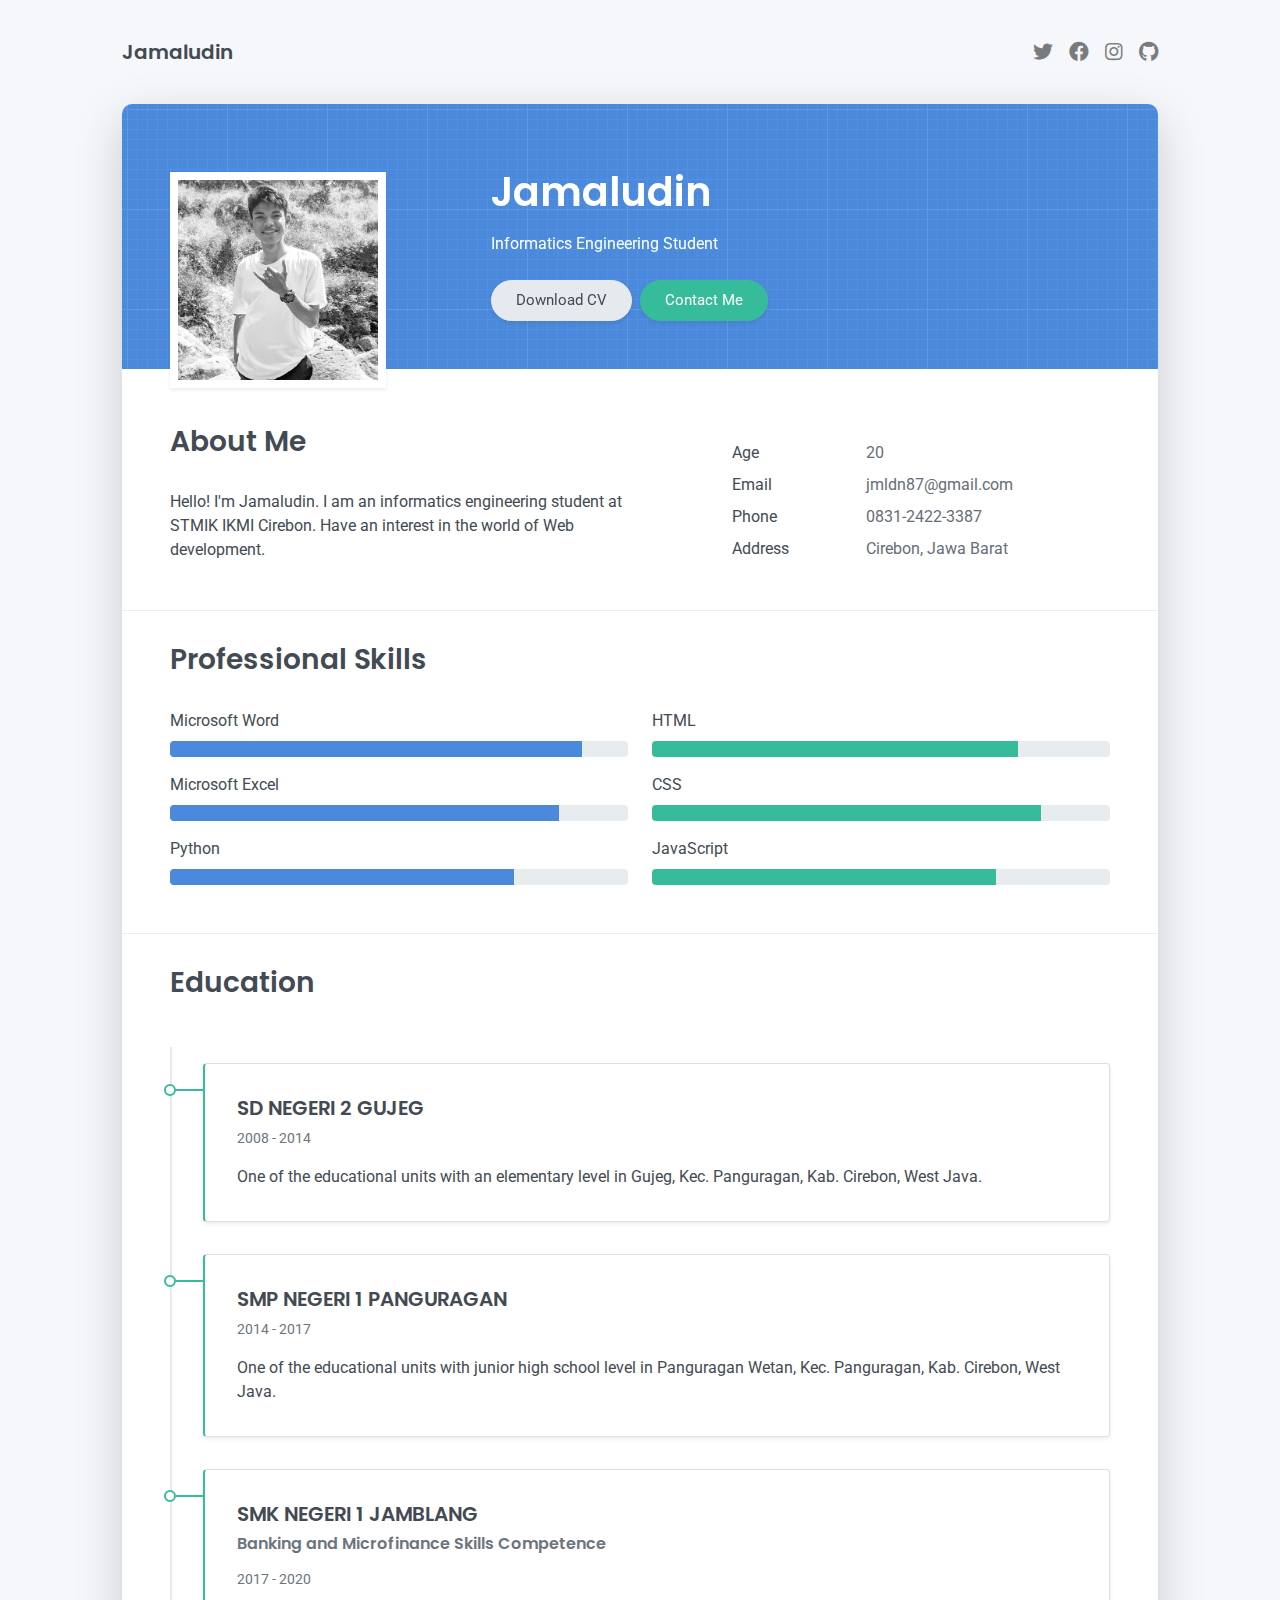
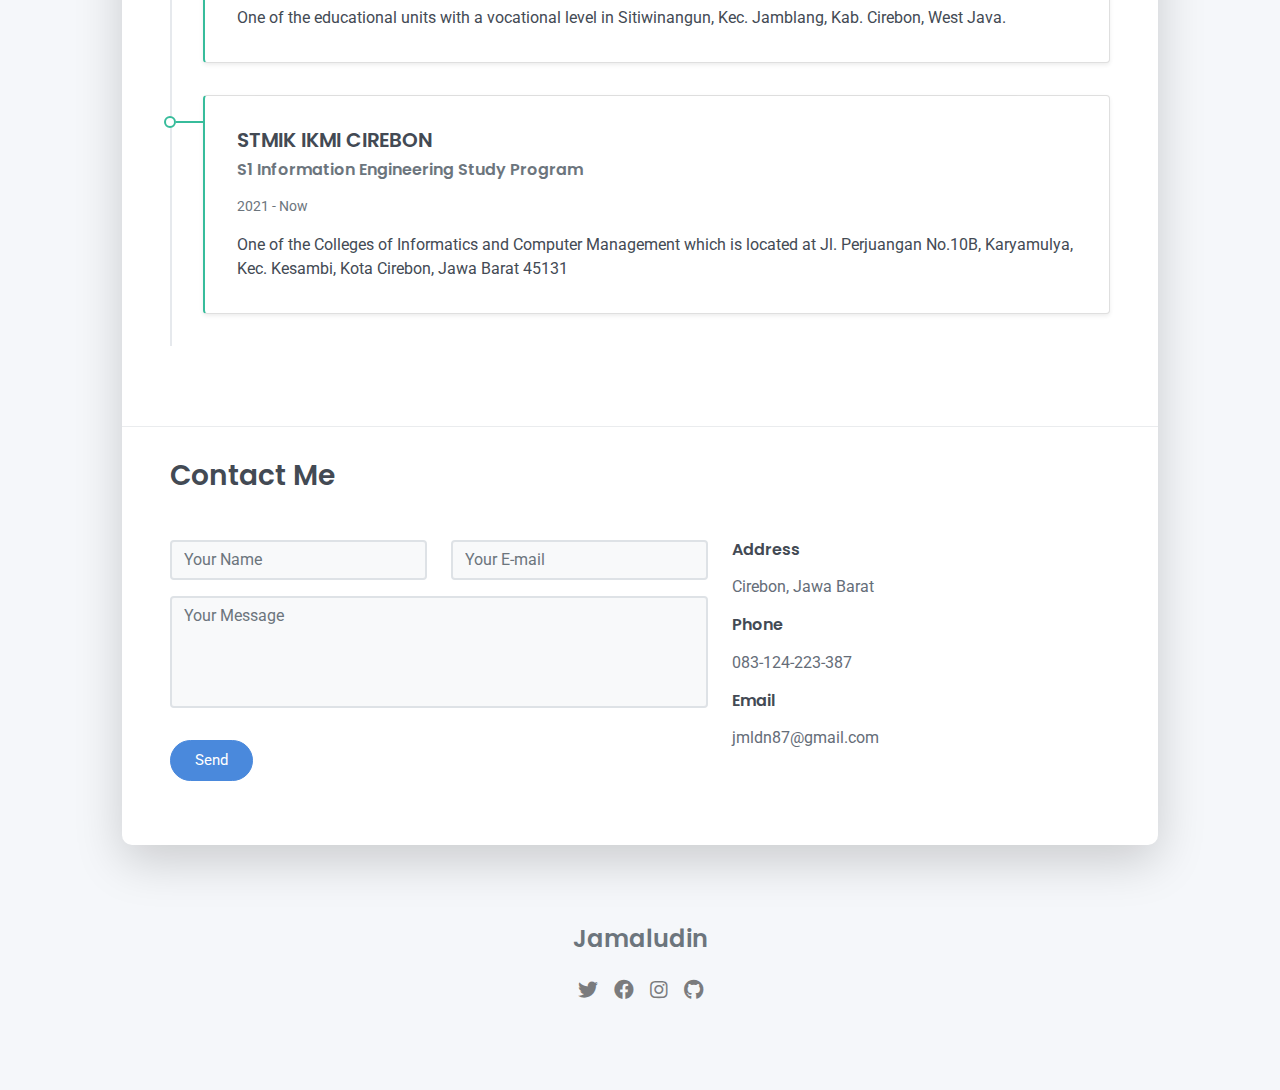
==== jmuniverse/index.html @ 0d098abb "Add files via upload" ====
<!DOCTYPE html>
<html lang="en-US">
  <head>
    <meta charset="UTF-8">
    <meta http-equiv="X-UA-Compatible" content="IE=edge">
    <meta name="viewport" content="width=device-width, initial-scale=1">
    <title>Jmldn Universe</title>
    <link rel="preconnect" href="https://fonts.gstatic.com" crossorigin="crossorigin"/>
    <link rel="preload" as="style" href="https://fonts.googleapis.com/css2?family=Poppins:wght@600&amp;family=Roboto:wght@300;400;500;700&amp;display=swap"/>
    <link rel="stylesheet" href="https://fonts.googleapis.com/css2?family=Poppins:wght@600&amp;family=Roboto:wght@300;400;500;700&amp;display=swap" media="print" onload="this.media='all'"/>
    <noscript>
      <link rel="stylesheet" href="https://fonts.googleapis.com/css2?family=Poppins:wght@600&amp;family=Roboto:wght@300;400;500;700&amp;display=swap"/>
    </noscript>
    <link href="css/font-awesome/css/all.min.css?ver=1.2.0" rel="stylesheet">
    <link href="css/bootstrap.min.css?ver=1.2.0" rel="stylesheet">
    <link href="css/aos.css?ver=1.2.0" rel="stylesheet">
    <link href="css/main.css?ver=1.2.0" rel="stylesheet">
    <noscript>
      <style type="text/css">
        [data-aos] {
            opacity: 1 !important;
            transform: translate(0) scale(1) !important;
        }
      </style>
    </noscript>
  </head>
  <body id="top">
    <header class="d-print-none">
      <div class="container text-center text-lg-left">
        <div class="py-3 clearfix">
          <h1 class="site-title mb-0">Jamaludin</h1>
          <div class="site-nav">
            <nav role="navigation">
              <ul class="nav justify-content-center">
                <li class="nav-item"><a class="nav-link" href="https://twitter.com/jmldn87" title="Twitter"><i class="fab fa-twitter"></i><span class="menu-title sr-only">Twitter</span></a>
                </li>
                <li class="nav-item"><a class="nav-link" href="https://web.facebook.com/jamaludin.jamaludin.5209" title="Facebook"><i class="fab fa-facebook"></i><span class="menu-title sr-only">Facebook</span></a>
                </li>
                <li class="nav-item"><a class="nav-link" href="https://www.instagram.com/jmldn87/" title="Instagram"><i class="fab fa-instagram"></i><span class="menu-title sr-only">Instagram</span></a>
                </li>
                <li class="nav-item"><a class="nav-link" href="https://github.com/Jmldn87" title="Github"><i class="fab fa-github"></i><span class="menu-title sr-only">Github</span></a>
                </li>
              </ul>
            </nav>
          </div>
        </div>
      </div>
    </header>
    <div class="page-content">
      <div class="container">
<div class="cover shadow-lg bg-white">
  <div class="cover-bg p-3 p-lg-4 text-white">
    <div class="row">
      <div class="col-lg-4 col-md-5">
        <div class="avatar hover-effect bg-white shadow-sm p-1"><img src="images/avatar.png" width="200" height="200"/></div>
      </div>
      <div class="col-lg-8 col-md-7 text-center text-md-start">
        <h2 class="h1 mt-2" data-aos="fade-left" data-aos-delay="0">Jamaludin</h2>
        <p data-aos="fade-left" data-aos-delay="100">Informatics Engineering Student</p>
        <div class="d-print-none" data-aos="fade-left" data-aos-delay="200"><a class="btn btn-light text-dark shadow-sm mt-1 me-1" href="CV.pdf" target="_blank">Download CV</a><a class="btn btn-success shadow-sm mt-1" href="#contact">Contact Me</a></div>
      </div>
    </div>
  </div>
  <div class="about-section pt-4 px-3 px-lg-4 mt-1">
    <div class="row">
      <div class="col-md-6">
        <h2 class="h3 mb-3">About Me</h2>
        <p>Hello! I'm Jamaludin. I am an informatics engineering student at STMIK IKMI Cirebon. Have an interest in the world of Web development.</p>
      </div>
      <div class="col-md-5 offset-md-1">
        <div class="row mt-2">
          <div class="col-sm-4">
            <div class="pb-1">Age</div>
          </div>
          <div class="col-sm-8">
            <div class="pb-1 text-secondary">20</div>
          </div>
          <div class="col-sm-4">
            <div class="pb-1">Email</div>
          </div>
          <div class="col-sm-8">
            <div class="pb-1 text-secondary">jmldn87@gmail.com</div>
          </div>
          <div class="col-sm-4">
            <div class="pb-1">Phone</div>
          </div>
          <div class="col-sm-8">
            <div class="pb-1 text-secondary">0831-2422-3387</div>
          </div>
          <div class="col-sm-4">
            <div class="pb-1">Address</div>
          </div>
          <div class="col-sm-8">
            <div class="pb-1 text-secondary">Cirebon, Jawa Barat</div>
          </div>
        </div>
      </div>
    </div>
  </div>
  <hr class="d-print-none"/>
  <div class="skills-section px-3 px-lg-4">
    <h2 class="h3 mb-3">Professional Skills</h2>
    <div class="row">
      <div class="col-md-6">
        <div class="mb-2"><span>Microsoft Word</span>
          <div class="progress my-1">
            <div class="progress-bar bg-primary" role="progressbar" data-aos="zoom-in-right" data-aos-delay="100" data-aos-anchor=".skills-section" style="width: 90%" aria-valuenow="90" aria-valuemin="0" aria-valuemax="100"></div>
          </div>
        </div>
        <div class="mb-2"><span>Microsoft Excel</span>
          <div class="progress my-1">
            <div class="progress-bar bg-primary" role="progressbar" data-aos="zoom-in-right" data-aos-delay="200" data-aos-anchor=".skills-section" style="width: 85%" aria-valuenow="85" aria-valuemin="0" aria-valuemax="100"></div>
          </div>
        </div>
        <div class="mb-2"><span>Python</span>
          <div class="progress my-1">
            <div class="progress-bar bg-primary" role="progressbar" data-aos="zoom-in-right" data-aos-delay="300" data-aos-anchor=".skills-section" style="width: 75%" aria-valuenow="75" aria-valuemin="0" aria-valuemax="100"></div>
          </div>
        </div>
      </div>
      <div class="col-md-6">
        <div class="mb-2"><span>HTML</span>
          <div class="progress my-1">
            <div class="progress-bar bg-success" role="progressbar" data-aos="zoom-in-right" data-aos-delay="400" data-aos-anchor=".skills-section" style="width: 80%" aria-valuenow="90" aria-valuemin="0" aria-valuemax="100"></div>
          </div>
        </div>
        <div class="mb-2"><span>CSS</span>
          <div class="progress my-1">
            <div class="progress-bar bg-success" role="progressbar" data-aos="zoom-in-right" data-aos-delay="500" data-aos-anchor=".skills-section" style="width: 85%" aria-valuenow="85" aria-valuemin="0" aria-valuemax="100"></div>
          </div>
        </div>
        <div class="mb-2"><span>JavaScript</span>
          <div class="progress my-1">
            <div class="progress-bar bg-success" role="progressbar" data-aos="zoom-in-right" data-aos-delay="600" data-aos-anchor=".skills-section" style="width: 75%" aria-valuenow="75" aria-valuemin="0" aria-valuemax="100"></div>
          </div>
        </div>
      </div>
    </div>
  </div>
  <hr class="d-print-none"/>
  <div class="page-break"></div>
  <div class="education-section px-3 px-lg-4 pb-4">
    <h2 class="h3 mb-4">Education</h2>
    <div class="timeline">
      <div class="timeline-card timeline-card-success card shadow-sm">
        <div class="card-body">
          <div class="h5 mb-1">SD NEGERI 2 GUJEG</div>
          <div class="text-muted text-small mb-2">2008 - 2014</div>
          <div>One of the educational units with an elementary level in Gujeg, Kec. Panguragan, Kab. Cirebon, West Java.</div>
        </div>
      </div>
      <div class="timeline-card timeline-card-success card shadow-sm">
        <div class="card-body">
          <div class="h5 mb-1">SMP NEGERI 1 PANGURAGAN</div>
          <div class="text-muted text-small mb-2">2014 - 2017</div>
          <div>One of the educational units with junior high school level in Panguragan Wetan, Kec. Panguragan, Kab. Cirebon, West Java.</div>
        </div>
      </div>
      <div class="timeline-card timeline-card-success card shadow-sm">
        <div class="card-body">
          <div class="h5 mb-1">SMK NEGERI 1 JAMBLANG</div>
          <div class="text-muted h6">Banking and Microfinance Skills Competence</div>
          <div class="text-muted text-small mb-2">2017 - 2020</div>
          <div>One of the educational units with a vocational level in Sitiwinangun, Kec. Jamblang, Kab. Cirebon, West Java.</div>
        </div>
      </div>
      <div class="timeline-card timeline-card-success card shadow-sm">
        <div class="card-body">
          <div class="h5 mb-1">STMIK IKMI CIREBON</div>
          <div class="text-muted h6">S1 Information Engineering Study Program</div>
          <div class="text-muted text-small mb-2">2021 - Now</div>
          <div>One of the Colleges of Informatics and Computer Management which is located at Jl. Perjuangan No.10B, Karyamulya, Kec. Kesambi, Kota Cirebon, Jawa Barat 45131</div>
        </div>
      </div>
    </div>
  </div>
  <hr class="d-print-none"/>
  <div class="contant-section px-3 px-lg-4 pb-4" id="contact">
    <h2 class="h3 text mb-3">Contact Me</h2>
    <div class="row">
      <div class="col-md-7 d-print-none">
        <div class="my-2"><form action="https://formspree.io/f/mbjbdddj"
    method="POST">
  <div class="row">
    <div class="col-6">
      <input class="form-control" type="text" id="name" name="name" placeholder="Your Name" required>
    </div>
    <div class="col-6">
      <input class="form-control" type="email" id="email" name="_replyto" placeholder="Your E-mail" required>
    </div>
  </div>
  <div class="form-group my-2">
    <textarea class="form-control" style="resize: none;" id="message" name="message" rows="4"  placeholder="Your Message" required></textarea>
  </div>
  <button class="btn btn-primary mt-2" type="submit">Send</button>
</form>
        </div>
      </div>
      <div class="col">
        <div class="mt-2">
          <h3 class="h6">Address</h3>
          <div class="pb-2 text-secondary">Cirebon, Jawa Barat</div>
          <h3 class="h6">Phone</h3>
          <div class="pb-2 text-secondary">083-124-223-387</div>
          <h3 class="h6">Email</h3>
          <div class="pb-2 text-secondary">jmldn87@gmail.com</div>
        </div>
      </div>
      <div class="col d-none d-print-block">
        <div class="mt-2">
          <div>
            <div class="mb-2">
              <div class="text-dark"><i class="fab fa-twitter mr-1"></i><span>https://twitter.com/jmldn87</span>
              </div>
            </div>
            <div class="mb-2">
              <div class="text-dark"><i class="fab fa-facebook mr-1"></i><span>https://web.facebook.com/jamaludin.jamaludin.5209</span>
              </div>
            </div>
            <div class="mb-2">
              <div class="text-dark"><i class="fab fa-instagram mr-1"></i><span>https://www.instagram.com/jmldn87/</span>
              </div>
            </div>
            <div class="mb-2">
              <div class="text-dark"><i class="fab fa-github mr-1"></i><span>https://github.com/Jmldn87</span>
              </div>
            </div>
          </div>
        </div>
      </div>
    </div>
  </div>
</div></div>
    </div>
    <footer class="pt-4 pb-4 text-muted text-center d-print-none">
      <div class="container">
        <div class="my-3">
          <div class="h4">Jamaludin</div>
          <div class="footer-nav">
            <nav role="navigation">
              <ul class="nav justify-content-center">
                <li class="nav-item"><a class="nav-link" href="https://twitter.com/jmldn87" title="Twitter"><i class="fab fa-twitter"></i><span class="menu-title sr-only">Twitter</span></a>
                </li>
                <li class="nav-item"><a class="nav-link" href="https://web.facebook.com/jamaludin.jamaludin.5209" title="Facebook"><i class="fab fa-facebook"></i><span class="menu-title sr-only">Facebook</span></a>
                </li>
                <li class="nav-item"><a class="nav-link" href="https://www.instagram.com/jmldn87/" title="Instagram"><i class="fab fa-instagram"></i><span class="menu-title sr-only">Instagram</span></a>
                </li>
                <li class="nav-item"><a class="nav-link" href="https://github.com/Jmldn87" title="Github"><i class="fab fa-github"></i><span class="menu-title sr-only">Github</span></a>
                </li>
              </ul>
            </nav>
          </div>
        </div>
      </div>
    </footer>
    <script src="scripts/bootstrap.bundle.min.js?ver=1.2.0"></script>
    <script src="scripts/aos.js?ver=1.2.0"></script>
    <script src="scripts/main.js?ver=1.2.0"></script>
  </body>
</html>
---- jmuniverse/css/main.css ----
/* Buttons */
/* Inputs */
/* Timeline custom component */
.timeline {
  border-left: 2px solid #E6E9ED;
  padding: 1rem 0; }

.timeline-card {
  position: relative;
  margin-left: 31px;
  border-left: 2px solid;
  margin-bottom: 2rem; }

.timeline-card:last-child {
  margin-bottom: 1rem; }

.timeline-card:before {
  content: '';
  display: inline-block;
  position: absolute;
  background-color: #fff;
  border-radius: 10px;
  width: 12px;
  height: 12px;
  top: 20px;
  left: -41px;
  border: 2px solid;
  z-index: 2; }

.timeline-card:after {
  content: '';
  display: inline-block;
  position: absolute;
  background-color: currentColor;
  width: 29px;
  height: 2px;
  top: 25px;
  left: -29px;
  z-index: 1; }

.timeline-card-primary {
  border-left-color: #4A89DC; }

.timeline-card-primary:before {
  border-color: #4A89DC; }

.timeline-card-primary:after {
  background-color: #4A89DC; }

.timeline-card-success {
  border-left-color: #37BC9B; }

.timeline-card-success:before {
  border-color: #37BC9B; }

.timeline-card-success:after {
  background-color: #37BC9B; }

html {
  scroll-behavior: smooth; }

.site-title {
  font-size: 1.25rem;
  line-height: 2.5rem; }

.nav-link {
  padding: 0;
  font-size: 1.25rem;
  line-height: 2.5rem;
  color: rgba(0, 0, 0, 0.5); }

.nav-link:hover,
.nav-link:focus,
.active .nav-link {
  color: rgba(0, 0, 0, 0.8); }

.nav-item + .nav-item {
  margin-left: 1rem; }

.cover {
  border-radius: 10px; }

.cover-bg {
  background-color: #4A89DC;
  background-image: url("data:image/svg+xml,%3Csvg xmlns='http://www.w3.org/2000/svg' width='100' height='100' viewBox='0 0 100 100'%3E%3Cg fill-rule='evenodd'%3E%3Cg fill='%23ffffff' fill-opacity='0.12'%3E%3Cpath opacity='.5' d='M96 [base64] 0v-9h-9v9h9zm-10 0v-9h-9v9h9zm-10 0v-9h-9v9h9zm-10 0v-9h-9v9h9zm-10 0v-9h-9v9h9zm-10 0v-9h-9v9h9zm-10 0v-9h-9v9h9zm-10 0v-9h-9v9h9zm-9-10h9v-9h-9v9zm10 0h9v-9h-9v9zm10 0h9v-9h-9v9zm10 0h9v-9h-9v9zm10 0h9v-9h-9v9zm10 0h9v-9h-9v9zm10 0h9v-9h-9v9zm10 0h9v-9h-9v9zm9-10v-9h-9v9h9zm-10 0v-9h-9v9h9zm-10 0v-9h-9v9h9zm-10 0v-9h-9v9h9zm-10 0v-9h-9v9h9zm-10 0v-9h-9v9h9zm-10 0v-9h-9v9h9zm-10 0v-9h-9v9h9zm-9-10h9v-9h-9v9zm10 0h9v-9h-9v9zm10 0h9v-9h-9v9zm10 0h9v-9h-9v9zm10 0h9v-9h-9v9zm10 0h9v-9h-9v9zm10 0h9v-9h-9v9zm10 0h9v-9h-9v9zm9-10v-9h-9v9h9zm-10 0v-9h-9v9h9zm-10 0v-9h-9v9h9zm-10 0v-9h-9v9h9zm-10 0v-9h-9v9h9zm-10 0v-9h-9v9h9zm-10 0v-9h-9v9h9zm-10 0v-9h-9v9h9zm-9-10h9v-9h-9v9zm10 0h9v-9h-9v9zm10 0h9v-9h-9v9zm10 0h9v-9h-9v9zm10 0h9v-9h-9v9zm10 0h9v-9h-9v9zm10 0h9v-9h-9v9zm10 0h9v-9h-9v9zm9-10v-9h-9v9h9zm-10 0v-9h-9v9h9zm-10 0v-9h-9v9h9zm-10 0v-9h-9v9h9zm-10 0v-9h-9v9h9zm-10 0v-9h-9v9h9zm-10 0v-9h-9v9h9zm-10 0v-9h-9v9h9zm-9-10h9v-9h-9v9zm10 0h9v-9h-9v9zm10 0h9v-9h-9v9zm10 0h9v-9h-9v9zm10 0h9v-9h-9v9zm10 0h9v-9h-9v9zm10 0h9v-9h-9v9zm10 0h9v-9h-9v9z'/%3E%3Cpath d='M6 5V0H5v5H0v1h5v94h1V6h94V5H6z'/%3E%3C/g%3E%3C/g%3E%3C/svg%3E");
  border-radius: 10px 10px 0 0; }

.avatar {
  max-width: 216px;
  max-height: 216px;
  margin-top: 20px;
  text-align: center;
  margin-left: auto;
  margin-right: auto; }

.avatar img {
  /* Safari 6.0 - 9.0 */
  filter: grayscale(100%); }

footer a:not(.nav-link) {
  color: inherit;
  border-bottom: 1px dashed;
  text-decoration: none;
  cursor: pointer; }

@media (min-width: 48em) {
  .site-title {
    float: left; }
  .site-nav {
    float: right; }
  .avatar {
    margin-bottom: -80px;
    margin-left: 0; } }

@media print {
  body {
    background-color: #fff; }
  .container {
    width: auto;
    max-width: 100%;
    padding: 0; }
  .cover, .cover-bg {
    border-radius: 0; }
  .cover.shadow-lg {
    box-shadow: none !important; }
  .cover-bg {
    padding: 5rem !important;
    padding-bottom: 10px !important; }
  .avatar {
    margin-top: -10px; }
  .about-section {
    padding: 6.5rem 5rem 2rem !important; }
  .skills-section,
  .work-experience-section,
  .education-section,
  .contant-section {
    padding: 1.5rem 5rem 2rem !important; }
  .page-break {
    padding-top: 5rem;
    page-break-before: always; } }
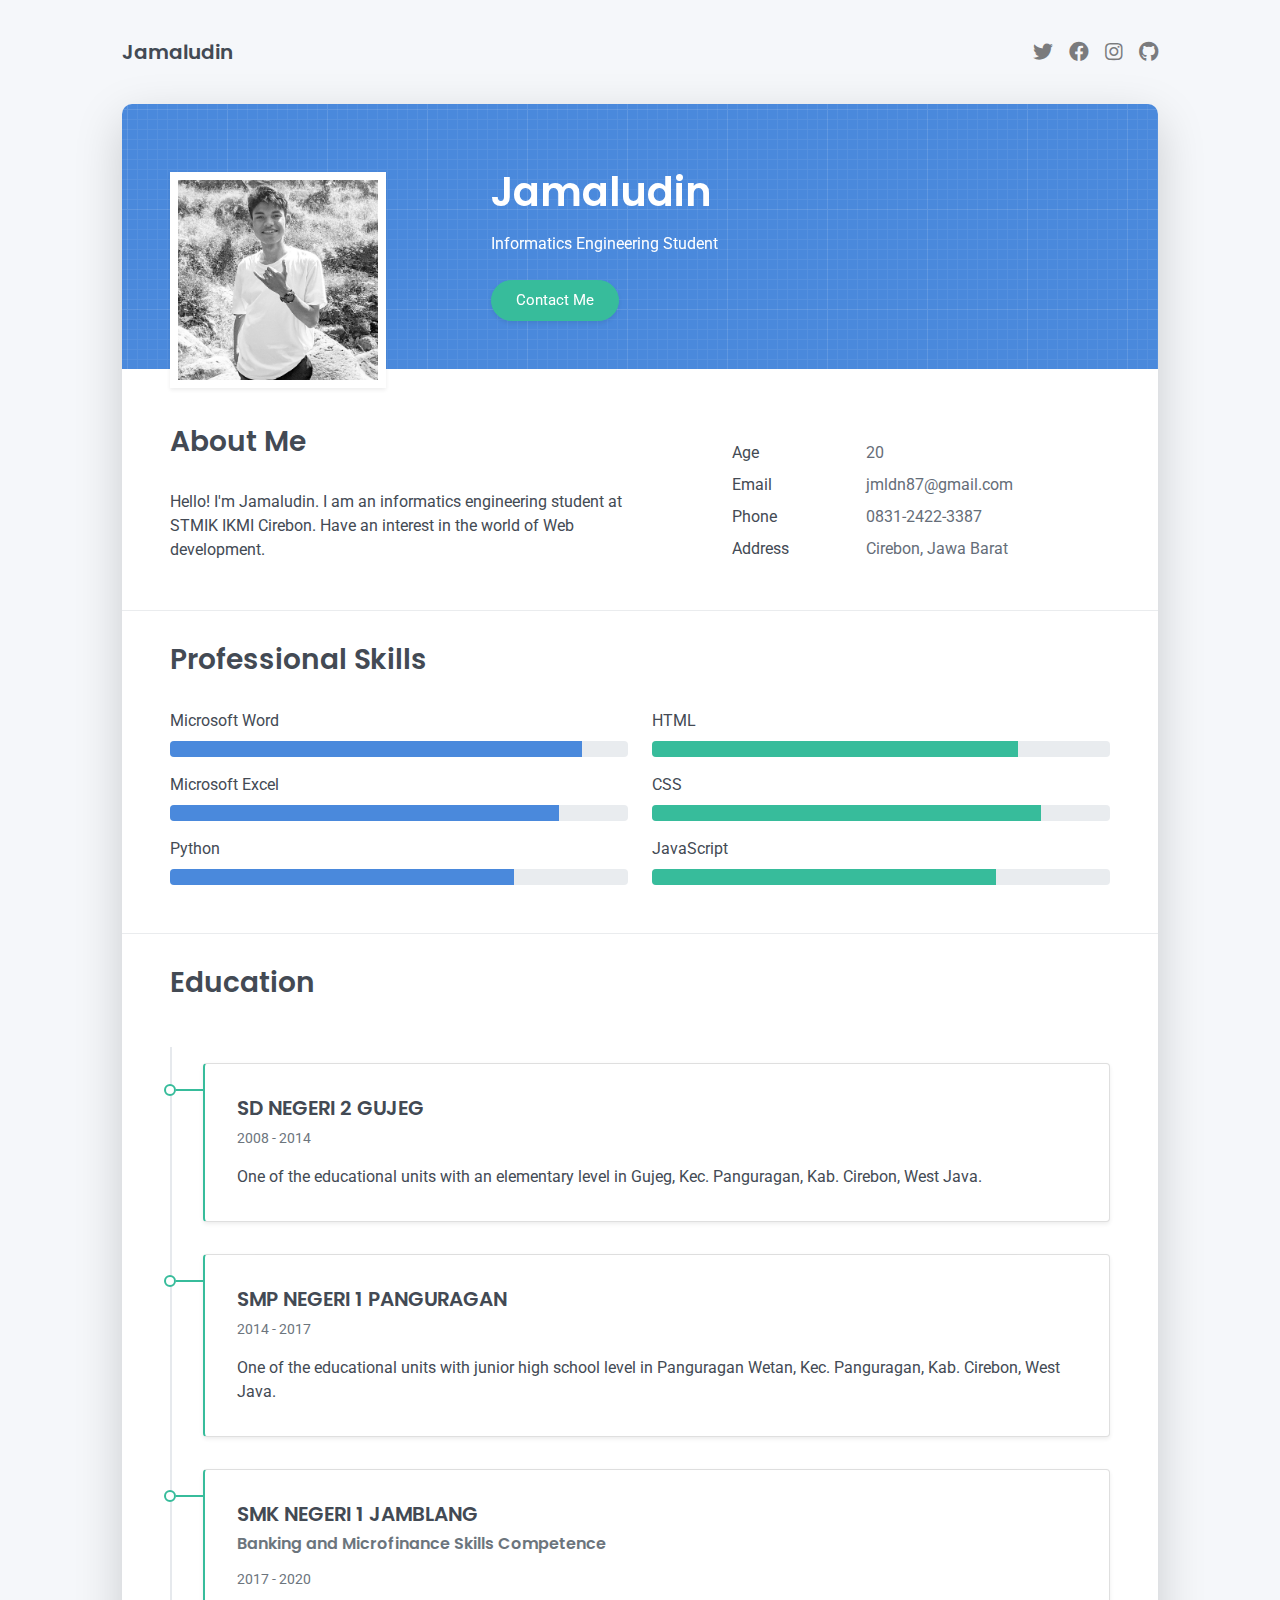
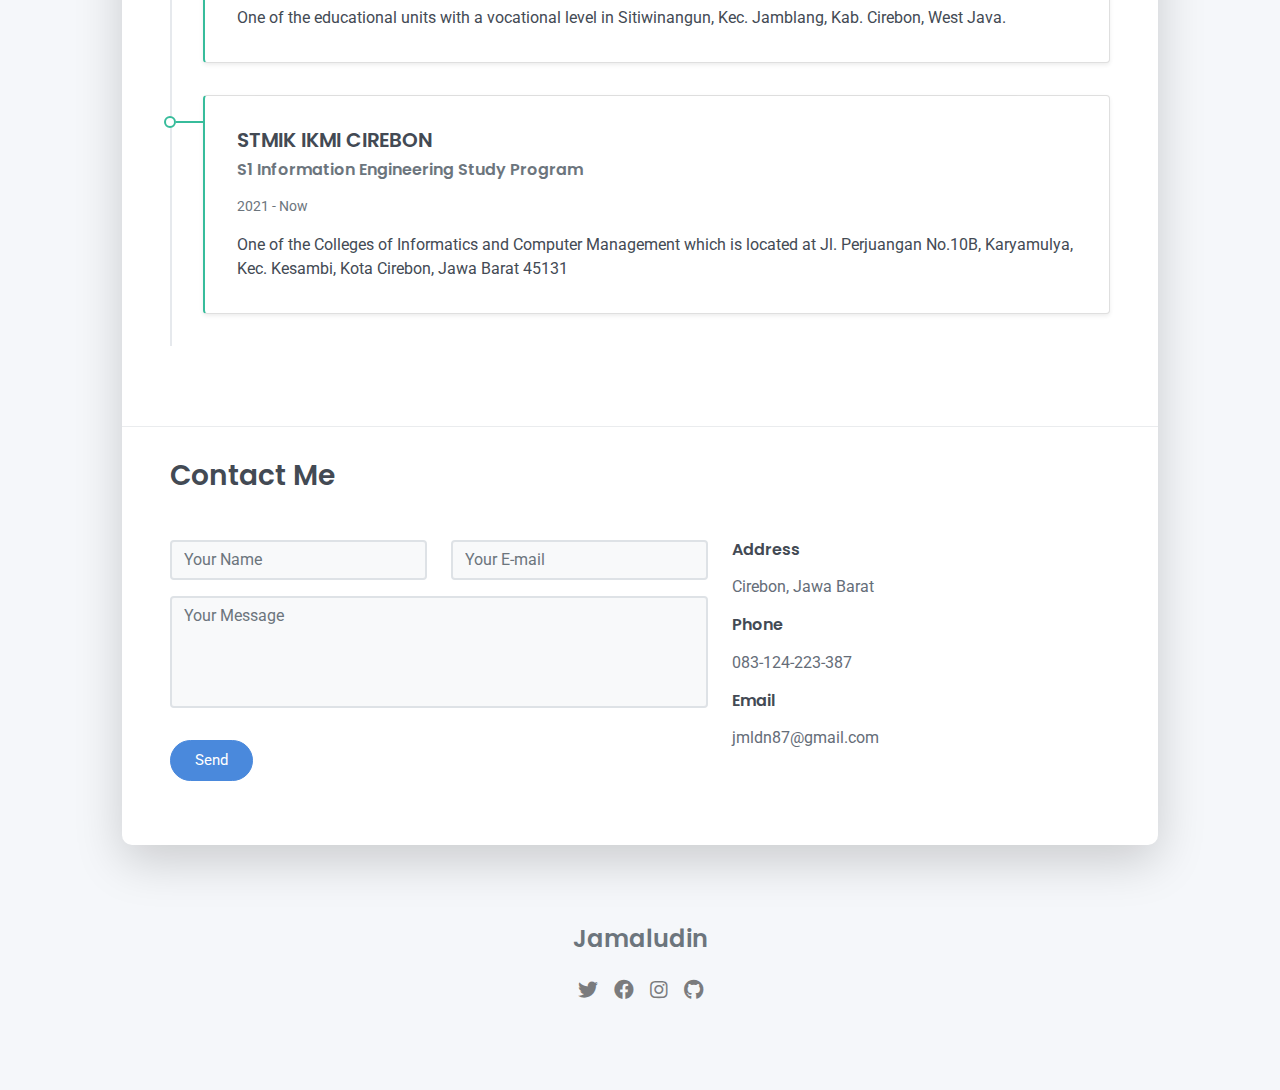
==== commit 945cd90e: "Add files via upload" ====
--- a/jmuniverse/index.html
+++ b/jmuniverse/index.html
@@ -57,7 +57,7 @@
       <div class="col-lg-8 col-md-7 text-center text-md-start">
         <h2 class="h1 mt-2" data-aos="fade-left" data-aos-delay="0">Jamaludin</h2>
         <p data-aos="fade-left" data-aos-delay="100">Informatics Engineering Student</p>
-        <div class="d-print-none" data-aos="fade-left" data-aos-delay="200"><a class="btn btn-light text-dark shadow-sm mt-1 me-1" href="CV.pdf" target="_blank">Download CV</a><a class="btn btn-success shadow-sm mt-1" href="#contact">Contact Me</a></div>
+        <div class="d-print-none" data-aos="fade-left" data-aos-delay="200"><a class="btn btn-success shadow-sm mt-1" href="#contact">Contact Me</a></div>
       </div>
     </div>
   </div>
